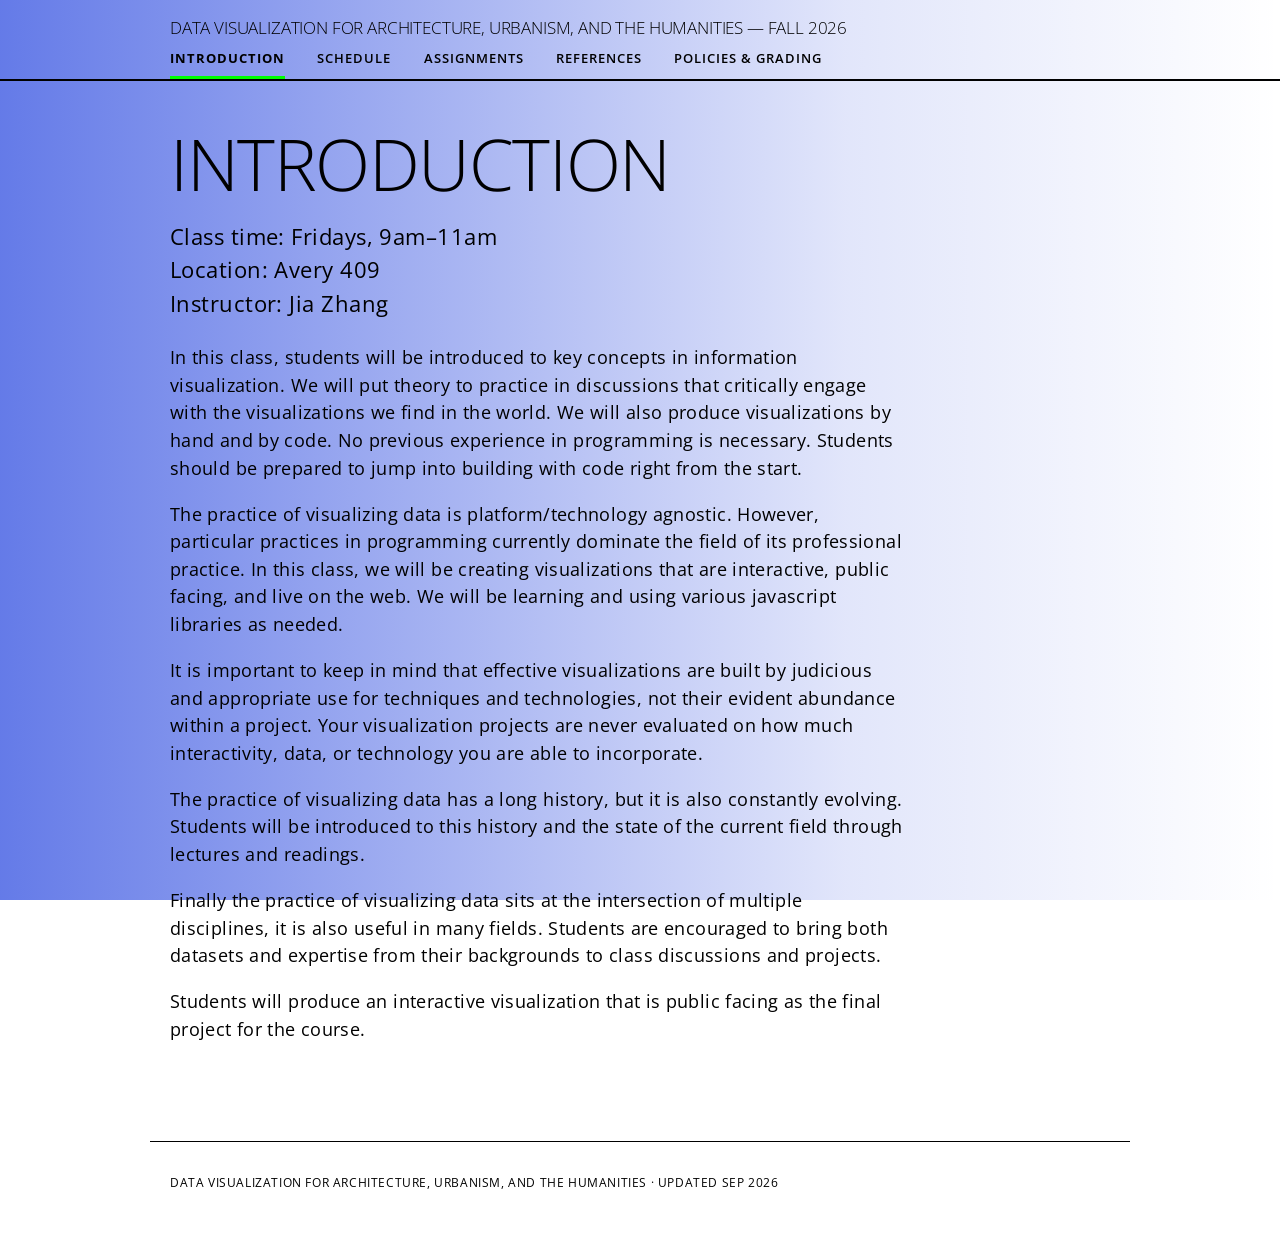
==== index.html @ 515955c6 "init" ====
<!DOCTYPE html>
<html lang="en">
<head>
  <meta charset="UTF-8">
  <meta name="viewport" content="width=device-width, initial-scale=1.0">
  <title>Data Visualization for Architecture, Urbanism, and the Humanities — Fall 2026</title>
  <link rel="preconnect" href="https://fonts.googleapis.com">
  <link rel="preconnect" href="https://fonts.gstatic.com" crossorigin>
  <link href="https://fonts.googleapis.com/css2?family=Open+Sans:ital,wght@0,300..800;1,300..800&display=swap" rel="stylesheet">
  <link rel="stylesheet" href="css/style.css">
</head>
<body>
  <header>
    <div class="header-inner">
      <h1 class="site-title"><a href="index.html">Data Visualization for Architecture, Urbanism, and the Humanities — Fall 2026</a></h1>
      <nav>
        <a href="index.html" class="active">Introduction</a>
        <a href="schedule.html">Schedule</a>
        <a href="assignments.html">Assignments</a>
        <a href="references.html">References</a>
        <a href="policies.html">Policies &amp; Grading</a>
      </nav>
    </div>
  </header>

  <main>
    <h1>Introduction</h1>
    <p class="intro-info">
      Class time: Fridays, 9am&ndash;11am<br>
      Location: Avery 409<br>
      Instructor: Jia Zhang
    </p>
    <p class="lede">In this class, students will be introduced to key concepts in information visualization. We will put theory to practice in discussions that critically engage with the visualizations we find in the world. We will also produce visualizations by hand and by code. No previous experience in programming is necessary. Students should be prepared to jump into building with code right from the start.</p>
    <p class="lede">The practice of visualizing data is platform/technology agnostic. However, particular practices in programming currently dominate the field of its professional practice. In this class, we will be creating visualizations that are interactive, public facing, and live on the web. We will be learning and using various javascript libraries as needed.</p>
    <p class="lede">It is important to keep in mind that effective visualizations are built by judicious and appropriate use for techniques and technologies, not their evident abundance within a project. Your visualization projects are never evaluated on how much interactivity, data, or technology you are able to incorporate.</p>
    <p class="lede">The practice of visualizing data has a long history, but it is also constantly evolving. Students will be introduced to this history and the state of the current field through lectures and readings.</p>
    <p class="lede">Finally the practice of visualizing data sits at the intersection of multiple disciplines, it is also useful in many fields. Students are encouraged to bring both datasets and expertise from their backgrounds to class discussions and projects.</p>
    <p class="lede">Students will produce an interactive visualization that is public facing as the final project for the course.</p>
  </main>

  <footer>
    Data Visualization for Architecture, Urbanism, and the Humanities &middot; Updated Sep 2026
  </footer>
</body>
</html>
---- css/style.css ----
/* Reference: GSAPP (arch.columbia.edu) — high-contrast, oversized type,
   uppercase mono labels, hard edges, single bright accent, blue header
   gradient wash. */

:root {
  --black: #000000;
  --white: #ffffff;
  --line: #000000;
  --accent: #00ff00;
  --blue: #1436dc;
  --sans: "Open Sans", Arial, Helvetica, sans-serif;
  --mono: "Open Sans", Arial, Helvetica, sans-serif;
  --max-width: 980px;
}

* {
  box-sizing: border-box;
}

body {
  margin: 0;
  font-family: var(--sans);
  font-weight: 400;
  background-color: var(--white);
  background-image: linear-gradient(
    to right,
    rgba(20, 54, 220, 0.66),
    rgba(20, 54, 220, 0.125) 66%,
    rgba(255, 255, 255, 0) 100%
  );
  background-repeat: no-repeat;
  background-attachment: fixed;
  color: var(--black);
  line-height: 1.5;
}

a {
  color: inherit;
}

code {
  font-family: var(--sans);
  background: rgba(0, 0, 0, 0.06);
  padding: 0.1rem 0.4rem;
  border-radius: 2px;
}

header {
  position: sticky;
  top: 0;
  z-index: 10;
  border-bottom: 2px solid var(--line);
  background-color: var(--white);
  background-image: linear-gradient(
    to right,
    rgba(20, 54, 220, 0.66),
    rgba(20, 54, 220, 0.125) 66%,
    rgba(255, 255, 255, 0) 100%
  );
}

.header-inner {
  max-width: var(--max-width);
  margin: 0 auto;
  padding: 1.1rem 1.25rem 0;
}

.site-title {
  margin: 0 0 0.75rem;
  font-size: clamp(0.85rem, 1.6vw, 1.05rem);
  font-weight: 300;
  letter-spacing: -0.01em;
  text-transform: uppercase;
  line-height: 1.15;
  white-space: nowrap;
  overflow: hidden;
  text-overflow: ellipsis;
  color: var(--black);
}

.site-title a {
  text-decoration: none;
  color: inherit;
}

nav {
  display: flex;
  gap: 2rem;
  flex-wrap: wrap;
  font-family: var(--mono);
  font-weight: 600;
  font-size: 0.8rem;
  text-transform: uppercase;
  letter-spacing: 0.08em;
}

nav a {
  color: var(--black);
  text-decoration: none;
  padding-bottom: 0.5rem;
  border-bottom: 3px solid transparent;
}

nav a:hover {
  border-bottom-color: var(--black);
}

nav a.active {
  border-bottom-color: var(--accent);
  font-weight: 700;
}

main {
  max-width: var(--max-width);
  margin: 0 auto;
  padding: 3rem 1.25rem 5rem;
}

h1 {
  font-size: clamp(2.5rem, 8vw, 4.5rem);
  font-weight: 300;
  text-transform: uppercase;
  letter-spacing: -0.02em;
  line-height: 0.95;
  margin: 0 0 0.5rem;
}

h2 {
  font-size: 1rem;
  text-transform: uppercase;
  letter-spacing: 0.06em;
  font-family: var(--mono);
  border-bottom: 1px solid var(--line);
  padding-bottom: 0.6rem;
  margin-top: 3.5rem;
}

.section-heading {
  font-size: calc(1.15rem + 4px);
  font-weight: 400;
}

main h3 {
  font-size: 1.05rem;
  text-transform: uppercase;
  letter-spacing: -0.01em;
  margin: 2rem 0 0.5rem;
}

p.lede {
  color: var(--black);
  font-weight: 400;
  letter-spacing: 0.02em;
  font-size: 1.15rem;
  max-width: 40em;
}

.intro-info {
  font-weight: 400;
  letter-spacing: 0.02em;
  font-size: calc(1.15rem + 4px);
  line-height: 1.5;
}

table {
  width: 100%;
  border-collapse: collapse;
  margin-top: 1.5rem;
  font-size: 0.95rem;
}

th, td {
  text-align: left;
  padding: 0.85rem 0.9rem;
  border-bottom: 1px solid var(--line);
  vertical-align: top;
}

thead th {
  border-bottom: 2px solid var(--line);
  font-family: var(--mono);
  font-weight: 400;
  font-size: 0.75rem;
  text-transform: uppercase;
  letter-spacing: 0.08em;
  color: var(--black);
}

tr:last-child td {
  border-bottom: none;
}

.card-list {
  list-style: none;
  padding: 0;
  margin: 0.75rem 0 0;
  display: grid;
}

.accordion {
  margin-top: 1.5rem;
  border-top: 1px solid var(--line);
}

.accordion-item {
  border-bottom: 1px solid var(--line);
}

.accordion-item summary {
  display: flex;
  justify-content: space-between;
  align-items: baseline;
  gap: 1rem;
  padding: 1.1rem 0;
  cursor: pointer;
  list-style: none;
  font-weight: 700;
  text-transform: uppercase;
  letter-spacing: -0.01em;
}

.accordion-item summary::-webkit-details-marker {
  display: none;
}

.accordion-title::before {
  content: "+";
  display: inline-block;
  font-family: var(--mono);
  font-weight: 400;
  width: 1.5rem;
}

.accordion-item[open] .accordion-title::before {
  content: "\2212";
}

.accordion-item summary .meta {
  margin-bottom: 0;
  white-space: nowrap;
}

.accordion-item p {
  margin: 0 0 1.25rem;
  padding-left: 1.8rem;
  max-width: 40em;
}

.accordion-item ul {
  margin: 0 0 1.25rem;
  padding-left: 3.3rem;
  max-width: 40em;
}

.accordion-item ul ul {
  margin-top: 0.5rem;
  margin-bottom: 0;
  padding-left: 1.5rem;
}

.accordion-item li {
  margin-bottom: 0.4rem;
}

.references-columns {
  display: grid;
  grid-template-columns: 1fr 1fr;
  gap: 3rem;
}

@media (max-width: 640px) {
  .references-columns {
    grid-template-columns: 1fr;
  }
}

.card {
  padding: 0.35rem 0;
}

.card .meta {
  margin-bottom: 0;
}

.card h3 {
  margin: 0 0 0.15rem;
  font-size: 1.15rem;
  text-transform: uppercase;
  letter-spacing: -0.01em;
}

.meta {
  font-family: var(--mono);
  font-size: 0.75rem;
  color: var(--black);
  text-transform: uppercase;
  letter-spacing: 0.06em;
  margin-bottom: 0.5rem;
  line-height: 1.7;
}

.tag {
  display: inline-block;
  border: 1px solid var(--black);
  color: var(--black);
  font-family: var(--mono);
  font-size: 0.7rem;
  text-transform: uppercase;
  letter-spacing: 0.05em;
  padding: 0.15rem 0.5rem;
  margin-right: 0.4rem;
  transition: background 0.15s, color 0.15s;
}

.tag:hover {
  background: var(--accent);
  border-color: var(--accent);
}

.quick-links {
  display: grid;
  grid-template-columns: repeat(auto-fit, minmax(180px, 1fr));
  gap: 1px;
  margin-top: 2rem;
  background: var(--line);
  border: 1px solid var(--line);
}

.quick-links a {
  display: block;
  background: var(--white);
  padding: 1.4rem 1.2rem;
  text-decoration: none;
  font-family: var(--mono);
  font-size: 0.85rem;
  text-transform: uppercase;
  letter-spacing: 0.05em;
  font-weight: 700;
  transition: background 0.15s;
}

.quick-links a:hover {
  background: var(--accent);
}

footer {
  max-width: var(--max-width);
  margin: 0 auto;
  padding: 2rem 1.25rem 3rem;
  border-top: 1px solid var(--line);
  color: var(--black);
  font-family: var(--mono);
  font-size: 0.75rem;
  text-transform: uppercase;
  letter-spacing: 0.05em;
}
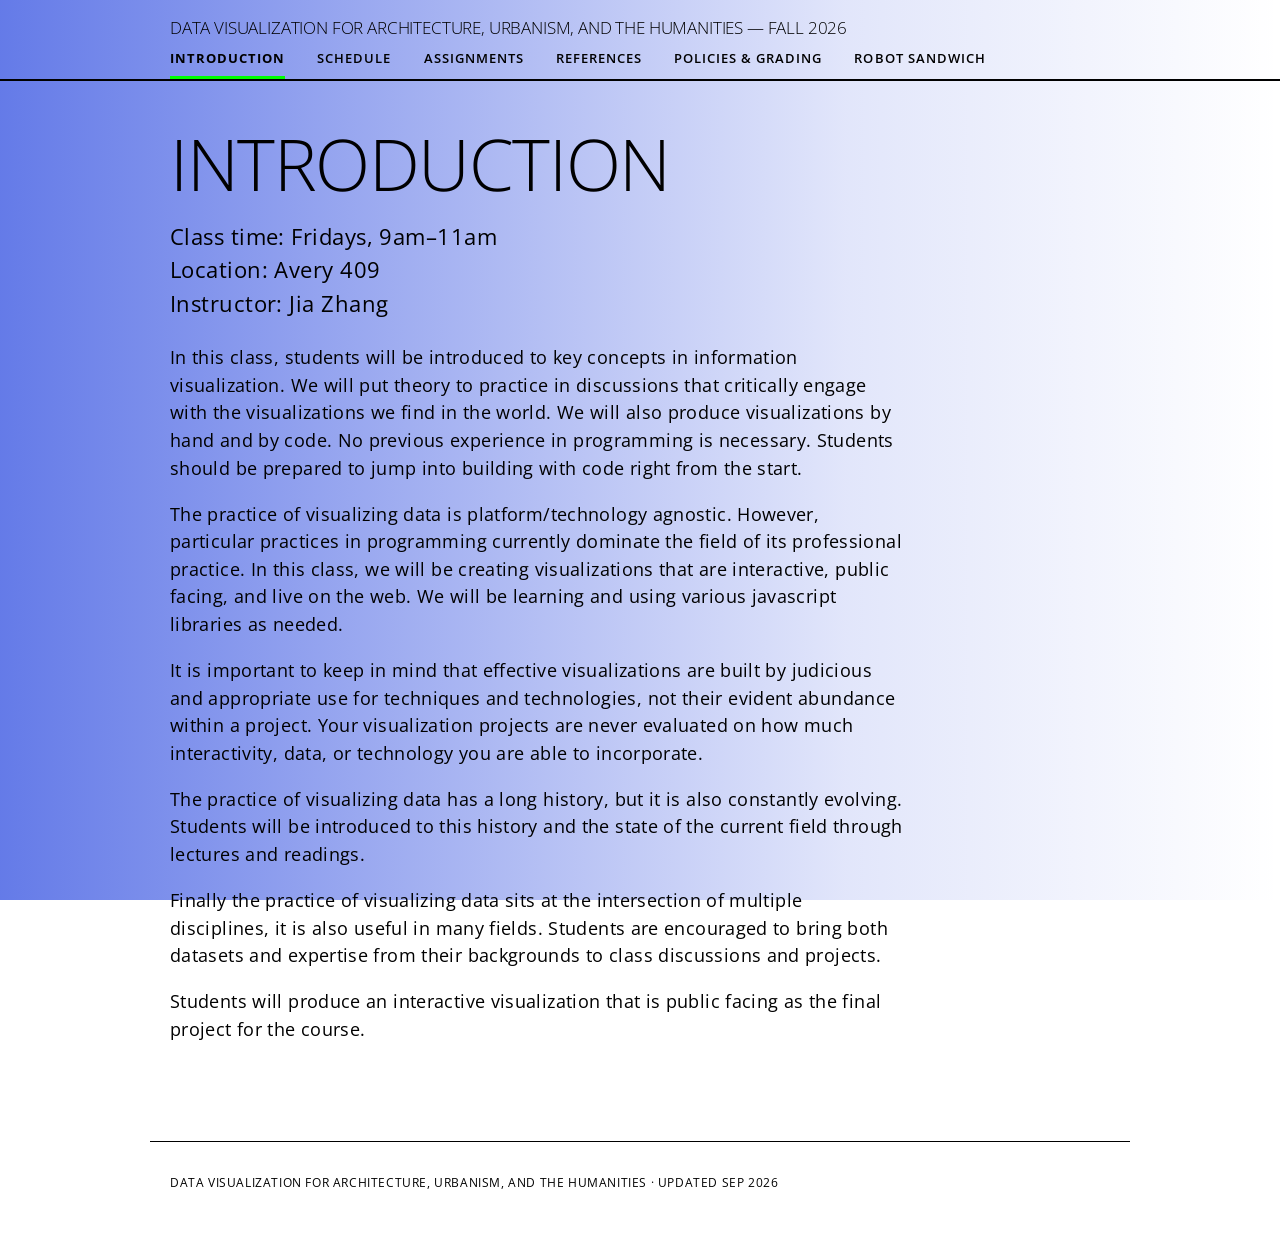
==== commit b296acaf: "final assignments" ====
--- a/index.html
+++ b/index.html
@@ -19,6 +19,7 @@
         <a href="assignments.html">Assignments</a>
         <a href="references.html">References</a>
         <a href="policies.html">Policies &amp; Grading</a>
+        <a href="robot_sandwich.html">Robot Sandwich</a>
       </nav>
     </div>
   </header>
--- a/css/style.css
+++ b/css/style.css
@@ -45,6 +45,24 @@
   border-radius: 2px;
 }
 
+pre.code-block {
+  display: block;
+  font-family: var(--sans);
+  background: rgba(0, 0, 0, 0.06);
+  border-radius: 2px;
+  padding: 0.85rem 1rem;
+  margin: 0.6rem 0 1.25rem;
+  white-space: pre-wrap;
+  word-break: break-word;
+  font-size: 0.85rem;
+  line-height: 1.5;
+  max-width: 40em;
+}
+
+.accordion-item pre.code-block {
+  margin-left: 1.8rem;
+}
+
 header {
   position: sticky;
   top: 0;
@@ -147,6 +165,10 @@
   margin: 2rem 0 0.5rem;
 }
 
+.content-width {
+  max-width: 40em;
+}
+
 p.lede {
   color: var(--black);
   font-weight: 400;
@@ -262,16 +284,19 @@
   margin-bottom: 0.4rem;
 }
 
-.references-columns {
-  display: grid;
-  grid-template-columns: 1fr 1fr;
-  gap: 3rem;
-}
-
-@media (max-width: 640px) {
-  .references-columns {
-    grid-template-columns: 1fr;
-  }
+.accordion-item .card-list {
+  margin: 0.5rem 0 0;
+  padding-left: 0;
+  max-width: none;
+}
+
+.accordion-item .card-list li {
+  margin-bottom: 0;
+}
+
+.accordion-item table {
+  margin: 0.5rem 0 1.25rem;
+  max-width: 40em;
 }
 
 .card {
@@ -343,6 +368,159 @@
   background: var(--accent);
 }
 
+.robot-intro {
+  margin-bottom: 2.5rem;
+}
+
+.robot-layout {
+  display: grid;
+  grid-template-columns: 220px 1fr;
+  gap: 2.5rem;
+  border-top: 1px solid var(--line);
+  padding-top: 2rem;
+}
+
+@media (max-width: 640px) {
+  .robot-layout {
+    grid-template-columns: 1fr;
+  }
+}
+
+.robot-checklist {
+  list-style: none;
+  padding: 0;
+  margin: 0 0 1.5rem;
+}
+
+.robot-checklist li {
+  display: flex;
+  align-items: flex-start;
+  gap: 0.6rem;
+  font-size: 0.85rem;
+  line-height: 1.35;
+  margin-bottom: 0.7rem;
+}
+
+.robot-checklist .box {
+  flex: none;
+  width: 0.9rem;
+  height: 0.9rem;
+  margin-top: 0.2rem;
+  border: 1px solid var(--black);
+}
+
+.robot-checklist li.done .box {
+  background: var(--accent);
+  border-color: var(--black);
+}
+
+.robot-preview {
+  font-size: 1.6rem;
+  letter-spacing: 0.15em;
+  margin-bottom: 1.25rem;
+}
+
+.robot-buttons button {
+  font-family: var(--sans);
+  font-size: 0.75rem;
+  text-transform: uppercase;
+  letter-spacing: 0.05em;
+  font-weight: 700;
+  background: var(--white);
+  color: var(--black);
+  border: 1px solid var(--black);
+  padding: 0.4rem 0.7rem;
+  cursor: pointer;
+  margin-right: 0.5rem;
+  margin-bottom: 0.5rem;
+  transition: background 0.15s;
+}
+
+.robot-buttons button:hover {
+  background: var(--accent);
+}
+
+.robot-log {
+  border: 1px solid var(--black);
+  background: var(--white);
+  height: 420px;
+  overflow-y: auto;
+  padding: 1.1rem 1.25rem;
+  margin-bottom: 1rem;
+  font-size: 0.95rem;
+  line-height: 1.6;
+}
+
+.robot-log .line {
+  margin-bottom: 0.65rem;
+  max-width: 46em;
+}
+
+.robot-log .who {
+  font-weight: 700;
+  text-transform: uppercase;
+  margin-right: 0.4rem;
+}
+
+.robot-win {
+  display: none;
+  border: 1px solid var(--black);
+  background: var(--accent);
+  padding: 1rem 1.25rem;
+  margin-bottom: 1.5rem;
+  font-size: 0.9rem;
+  line-height: 1.5;
+}
+
+.robot-win.show {
+  display: block;
+}
+
+.robot-form {
+  display: flex;
+  gap: 0.6rem;
+  border: 1px solid var(--black);
+  padding: 0.7rem;
+}
+
+.robot-form .prompt {
+  font-weight: 700;
+  align-self: center;
+}
+
+.robot-form input[type="text"] {
+  flex: 1;
+  font-family: var(--sans);
+  font-size: 0.95rem;
+  border: 1px solid var(--black);
+  padding: 0.5rem 0.7rem;
+  background: var(--white);
+  color: var(--black);
+}
+
+.robot-form input[type="text"]:focus {
+  outline: 2px solid var(--accent);
+  outline-offset: -2px;
+}
+
+.robot-form button {
+  font-family: var(--sans);
+  font-size: 0.8rem;
+  text-transform: uppercase;
+  letter-spacing: 0.05em;
+  font-weight: 700;
+  background: var(--black);
+  color: var(--white);
+  border: 1px solid var(--black);
+  padding: 0.5rem 1rem;
+  cursor: pointer;
+}
+
+.robot-form button:hover {
+  background: var(--accent);
+  color: var(--black);
+}
+
 footer {
   max-width: var(--max-width);
   margin: 0 auto;
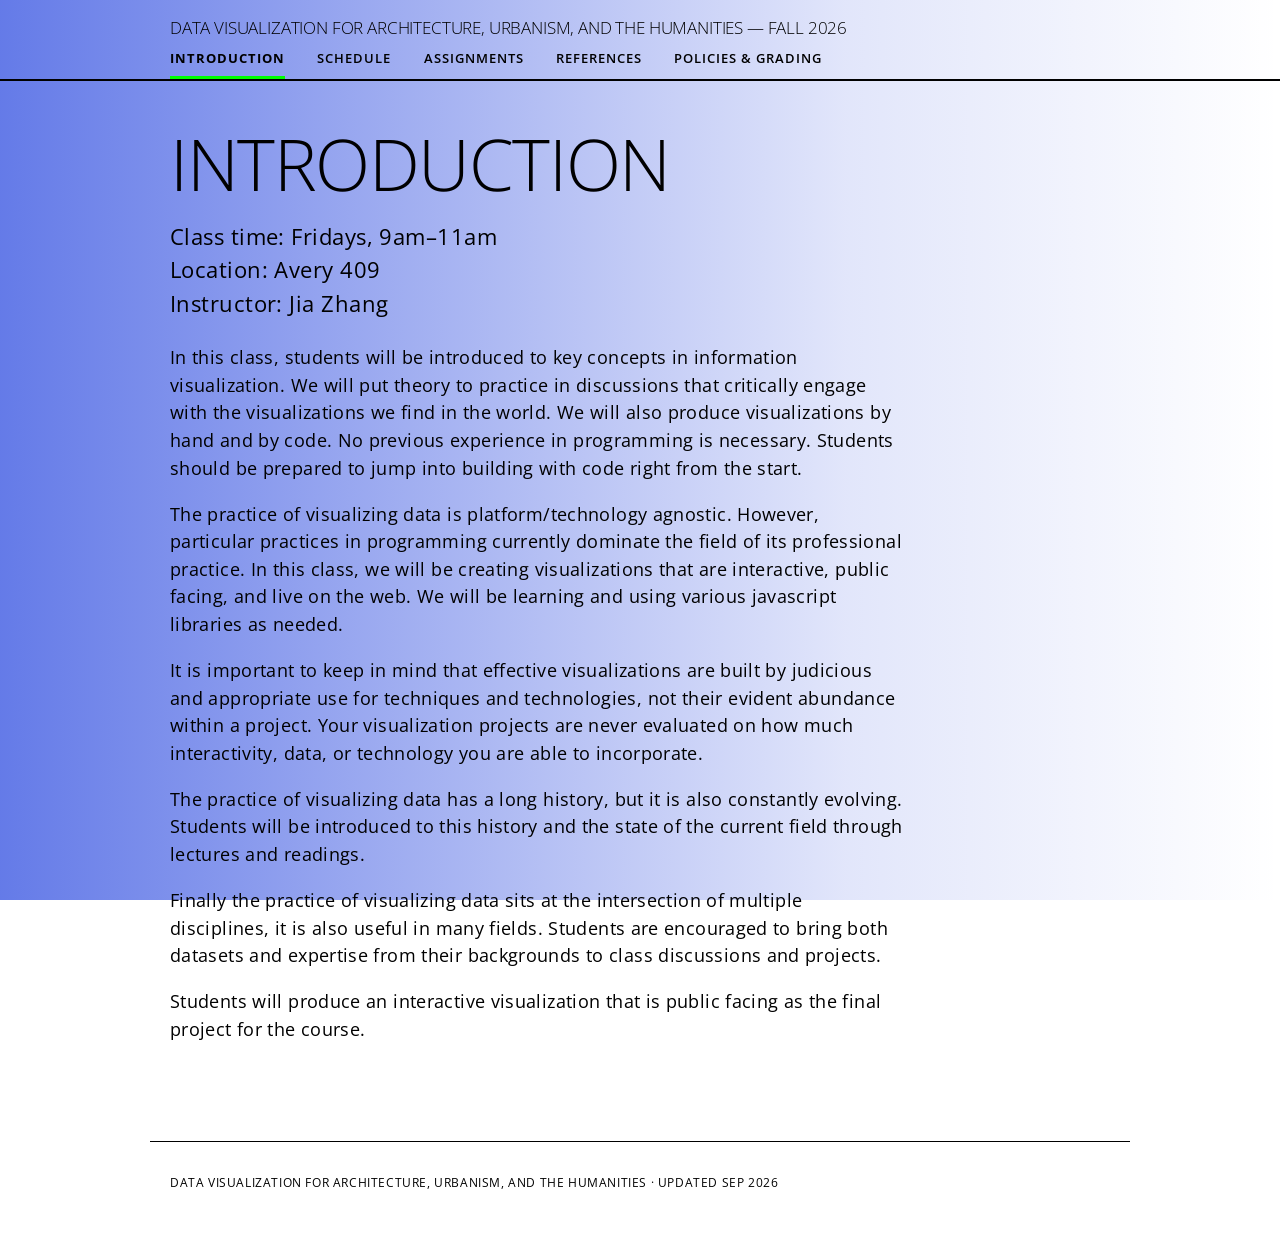
==== commit 62c9cdad: "final assignments" ====
--- a/index.html
+++ b/index.html
@@ -19,7 +19,6 @@
         <a href="assignments.html">Assignments</a>
         <a href="references.html">References</a>
         <a href="policies.html">Policies &amp; Grading</a>
-        <a href="robot_sandwich.html">Robot Sandwich</a>
       </nav>
     </div>
   </header>
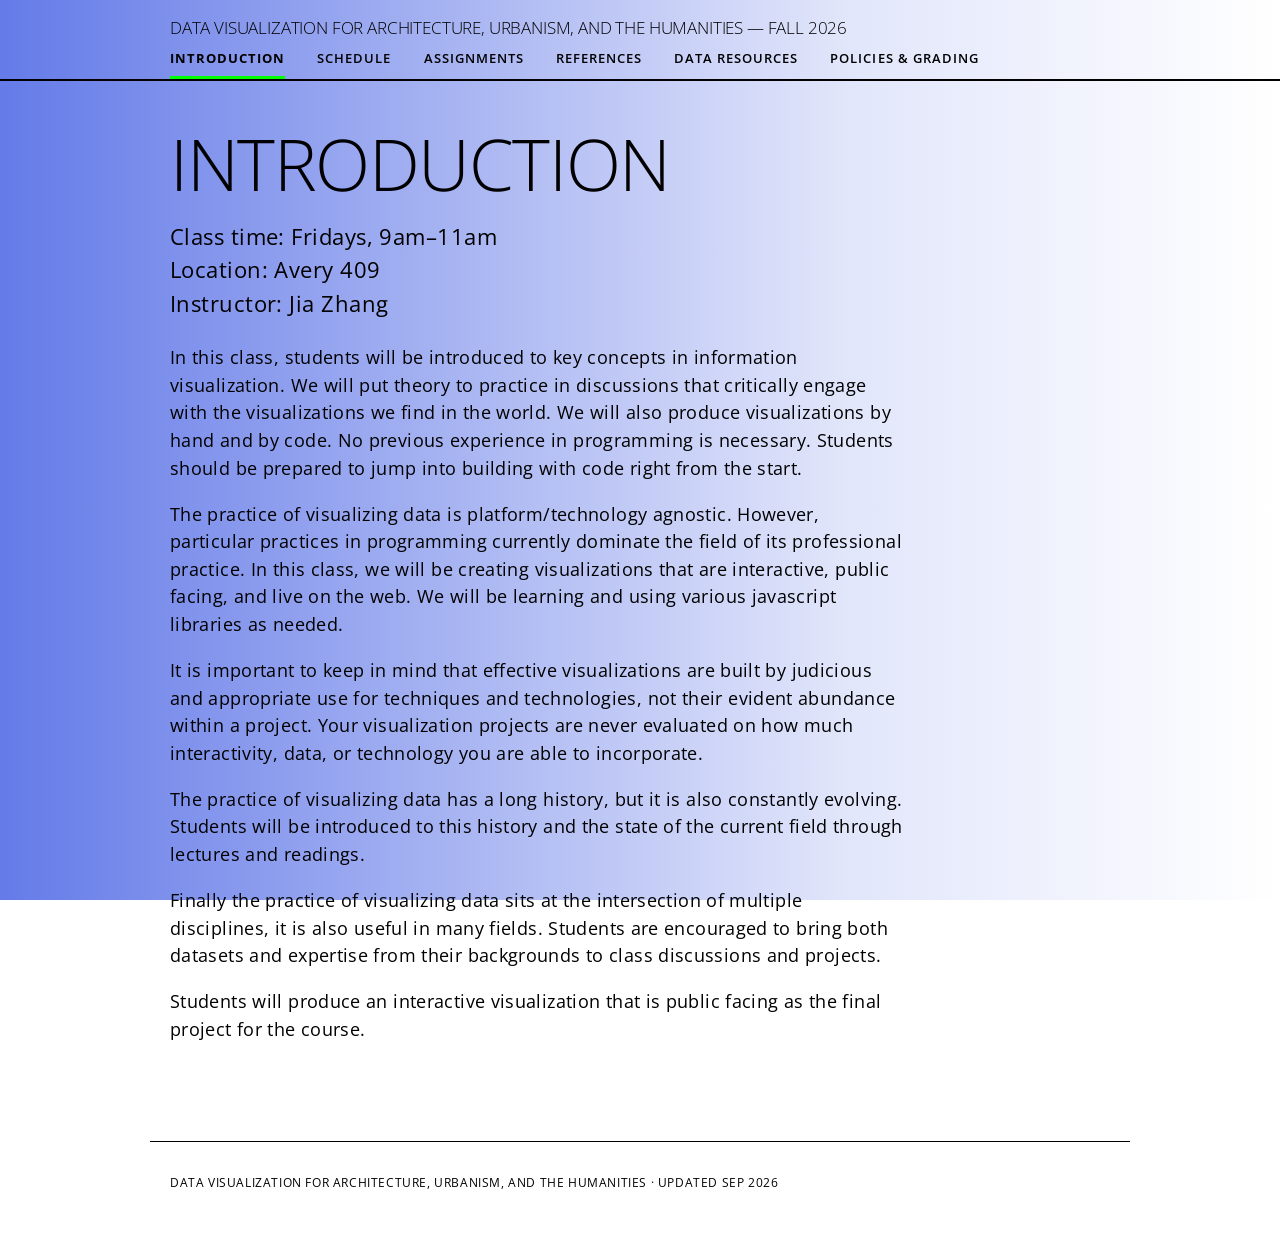
==== commit b28794f8: "update week titles, data sources page" ====
--- a/index.html
+++ b/index.html
@@ -18,6 +18,7 @@
         <a href="schedule.html">Schedule</a>
         <a href="assignments.html">Assignments</a>
         <a href="references.html">References</a>
+        <a href="data.html">Data Resources</a>
         <a href="policies.html">Policies &amp; Grading</a>
       </nav>
     </div>
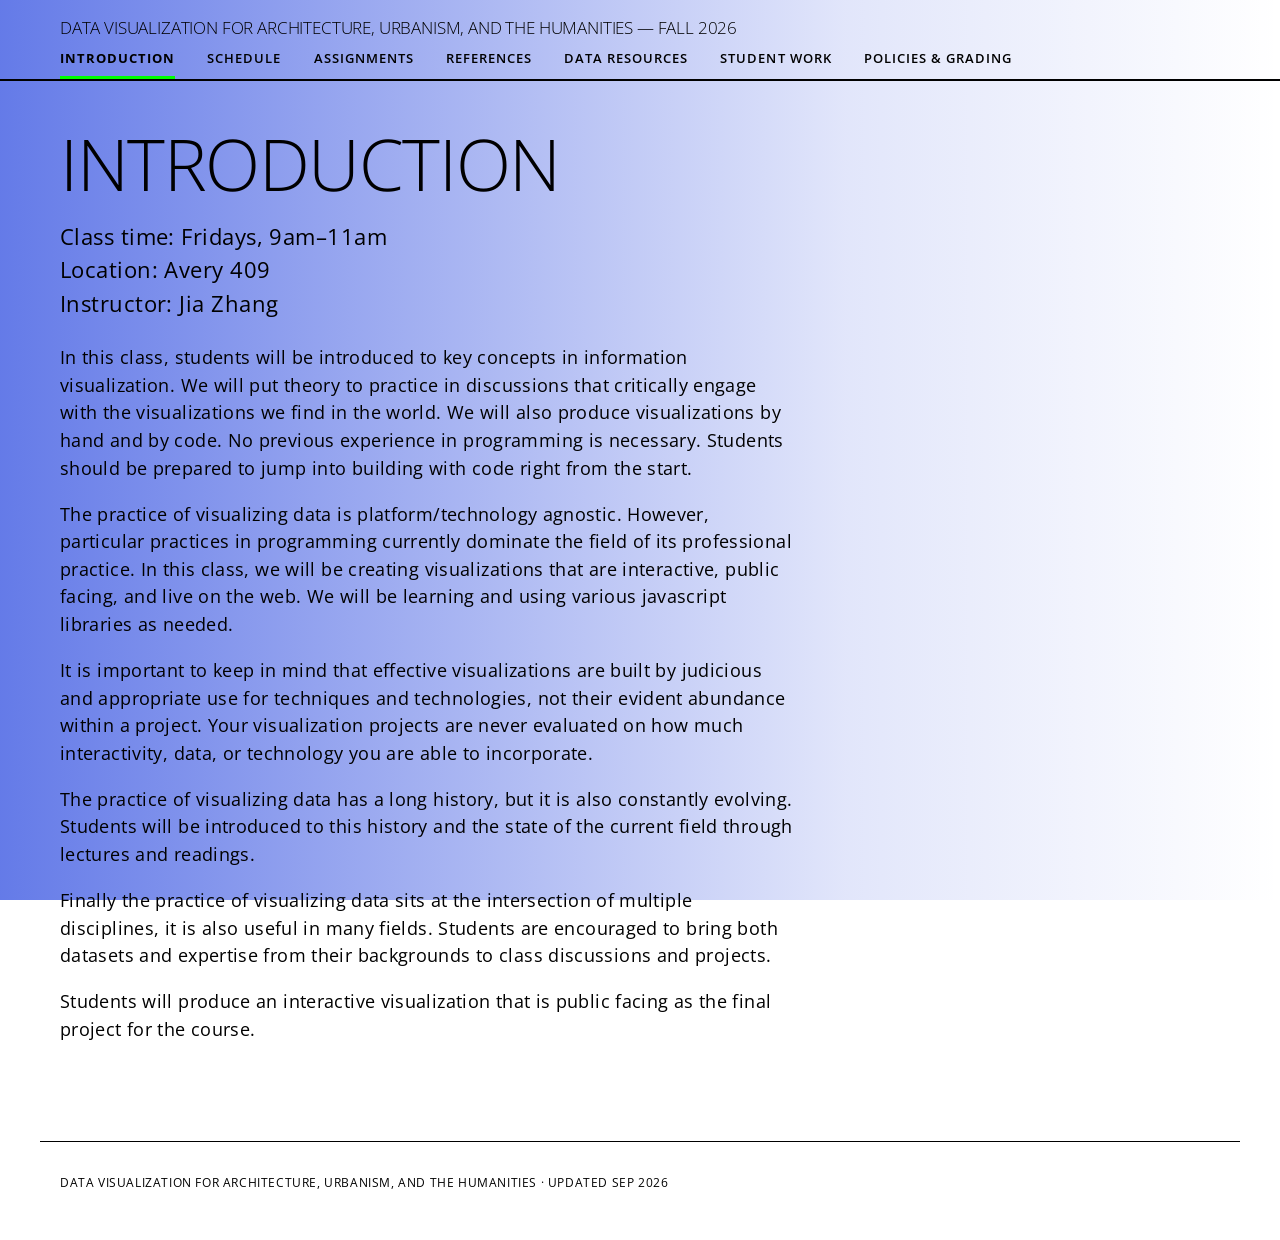
==== commit b9122c17: "update week titles, data sources page" ====
--- a/index.html
+++ b/index.html
@@ -19,6 +19,7 @@
         <a href="assignments.html">Assignments</a>
         <a href="references.html">References</a>
         <a href="data.html">Data Resources</a>
+        <a href="student_work.html">Student Work</a>
         <a href="policies.html">Policies &amp; Grading</a>
       </nav>
     </div>
--- a/css/style.css
+++ b/css/style.css
@@ -10,7 +10,7 @@
   --blue: #1436dc;
   --sans: "Open Sans", Arial, Helvetica, sans-serif;
   --mono: "Open Sans", Arial, Helvetica, sans-serif;
-  --max-width: 980px;
+  --max-width: 1200px;
 }
 
 * {
@@ -294,6 +294,16 @@
   margin-bottom: 0;
 }
 
+.student-work .card-list {
+  padding-left: 1.8rem;
+  margin-bottom: 1.25rem;
+}
+
+.student-work .card p.meta {
+  padding-left: 0;
+  margin: 0;
+}
+
 .accordion-item table {
   margin: 0.5rem 0 1.25rem;
   max-width: 40em;
